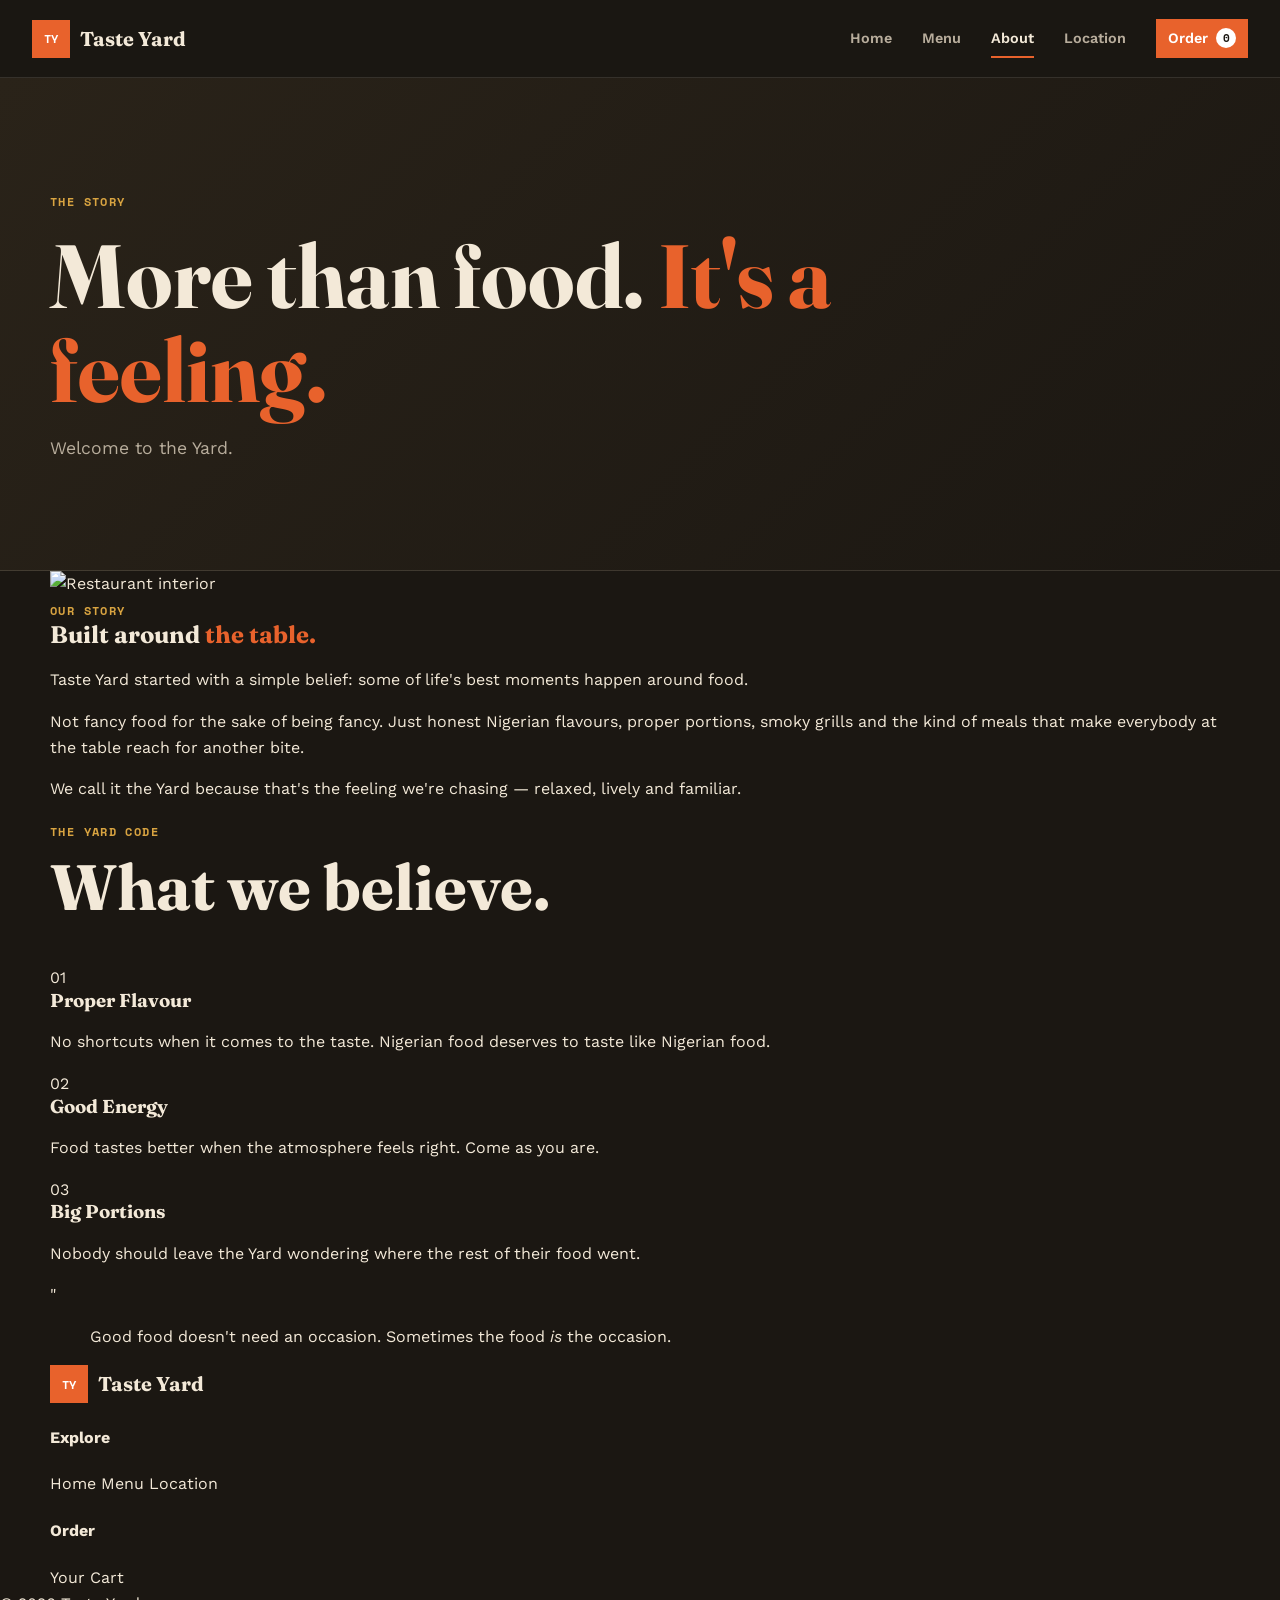
==== about.html @ 51e51939 "Initial Taste Yard Project" ====
<!DOCTYPE html>
<html lang="en">
<head>
    <meta charset="UTF-8">
    <meta name="viewport" content="width=device-width, initial-scale=1.0">
    <title>About — Taste Yard</title>
    <link rel="preconnect" href="https://fonts.googleapis.com">
    <link rel="preconnect" href="https://fonts.gstatic.com" crossorigin>
    <link
        href="https://fonts.googleapis.com/css2?family=Fraunces:opsz,wght@9..144,500;9..144,600;9..144,700&family=Space+Mono:wght@400;700&family=Work+Sans:wght@400;500;600;700&display=swap"
        rel="stylesheet"
    >
    <link rel="stylesheet" href="css/style.css">
</head>
<body>
<header class="site-header">
    <a href="index.html" class="logo">
        <span class="logo-mark">TY</span>
        <span>Taste Yard</span>
    </a>
    <button class="menu-toggle">☰</button>
    <nav class="main-nav">
        <a href="index.html">Home</a>
        <a href="menu.html">Menu</a>
        <a href="about.html" class="active">About</a>
        <a href="location.html">Location</a>
        <a href="order.html" class="nav-order">
            Order
            <span class="cart-count">0</span>
        </a>
    </nav>
</header>
<main>
<section class="page-hero">
    <div class="container">
        <span class="eyebrow">THE STORY</span>
        <h1>
            More than food.
            <span>It's a feeling.</span>
        </h1>
        <p>
            Welcome to the Yard.
        </p>
    </div>
</section>
<section class="story-section">
    <div class="container story-grid">
        <div class="story-image">
            <img
                src="https://images.unsplash.com/photo-1552566626-52f8b828add9?auto=format&fit=crop&w=1200&q=80"
                alt="Restaurant interior"
            >
        </div>
        <div class="story-content">
            <span class="eyebrow">OUR STORY</span>
            <h2>
                Built around
                <span>the table.</span>
            </h2>
            <p>
                Taste Yard started with a simple belief:
                some of life's best moments happen around food.
            </p>
            <p>
                Not fancy food for the sake of being fancy.
                Just honest Nigerian flavours, proper portions,
                smoky grills and the kind of meals that make
                everybody at the table reach for another bite.
            </p>
            <p>
                We call it the Yard because that's the feeling
                we're chasing — relaxed, lively and familiar.
            </p>
        </div>
    </div>
</section>
<section class="values-section">
    <div class="container">
        <div class="section-heading">
            <div>
                <span class="eyebrow">THE YARD CODE</span>
                <h2>
                    What we believe.
                </h2>
            </div>
        </div>
        <div class="values-grid">
            <article class="value-card">
                <span class="value-number">01</span>
                <h3>Proper Flavour</h3>
                <p>
                    No shortcuts when it comes to the taste.
                    Nigerian food deserves to taste like Nigerian food.
                </p>
            </article>
            <article class="value-card">
                <span class="value-number">02</span>
                <h3>Good Energy</h3>
                <p>
                    Food tastes better when the atmosphere feels right.
                    Come as you are.
                </p>
            </article>
            <article class="value-card">
                <span class="value-number">03</span>
                <h3>Big Portions</h3>
                <p>
                    Nobody should leave the Yard wondering where
                    the rest of their food went.
                </p>
            </article>
        </div>
    </div>
</section>
<section class="about-quote">
    <div class="container">
        <span class="quote-mark">"</span>
        <blockquote>
            Good food doesn't need an occasion.
            Sometimes the food <em>is</em> the occasion.
        </blockquote>
    </div>
</section>
</main>
<footer class="site-footer">
    <div class="container footer-grid">
        <div>
            <a href="index.html" class="logo footer-logo">
                <span class="logo-mark">TY</span>
                <span>Taste Yard</span>
            </a>
        </div>
        <div>
            <h4>Explore</h4>
            <a href="index.html">Home</a>
            <a href="menu.html">Menu</a>
            <a href="location.html">Location</a>
        </div>
        <div>
            <h4>Order</h4>
            <a href="order.html">Your Cart</a>
        </div>
    </div>
    <div class="footer-bottom">
        © 2026 Taste Yard.
    </div>
</footer>
<script src="js/app.js"></script>
</body>
</html>
---- css/style.css ----
/* =========================================================
   TASTE YARD
   GLOBAL STYLES
   ========================================================= */
:root {
    --charcoal: #1B1712;
    --surface: #2A2319;
    --orange: #E8622C;
    --green: #5C8A5A;
    --gold: #D9A441;
    --sand: #F3E9D8;
    --muted: #B8AD9C;
    --border: rgba(243, 233, 216, 0.12);
    --max-width: 1180px;
}
* {
    box-sizing: border-box;
}
html {
    scroll-behavior: smooth;
}
body {
    margin: 0;
    background: var(--charcoal);
    color: var(--sand);
    font-family:
        "Work Sans",
        sans-serif;
    line-height: 1.6;
}
img {
    display: block;
    width: 100%;
}
a {
    color: inherit;
    text-decoration: none;
}
button,
input,
textarea {
    font: inherit;
}
button {
    cursor: pointer;
}
.container {
    width: min(
        calc(100% - 40px),
        var(--max-width)
    );
    margin-inline: auto;
}
h1,
h2,
h3 {
    font-family:
        "Fraunces",
        serif;
    line-height: 1.05;
    margin-top: 0;
}
h1 span,
h2 span {
    color: var(--orange);
}
.eyebrow {
    display: inline-block;
    color: var(--gold);
    font-family:
        "Space Mono",
        monospace;
    font-size: 0.72rem;
    font-weight: 700;
    letter-spacing: 0.12em;
    text-transform: uppercase;
}
.btn {
    display: inline-flex;
    align-items: center;
    justify-content: center;
    gap: 12px;
    min-height: 52px;
    padding:
        0 24px;
    border-radius: 4px;
    font-weight: 700;
    transition:
        transform 0.2s ease,
        background 0.2s ease;
}
.btn:hover {
    transform: translateY(-2px);
}
.btn-primary {
    background: var(--orange);
    color: white;
}
.btn-primary:hover {
    background: #f06d35;
}
.btn-outline {
    border:
        1px solid
        rgba(243, 233, 216, 0.4);
    color: var(--sand);
}
.btn-outline:hover {
    background:
        rgba(243, 233, 216, 0.08);
}
/* =========================================================
   HEADER
   ========================================================= */
.site-header {
    position: relative;
    z-index: 50;
    display: flex;
    align-items: center;
    justify-content: space-between;
    min-height: 78px;
    padding:
        0 32px;
    background:
        rgba(27, 23, 18, 0.96);
    border-bottom:
        1px solid var(--border);
}
.logo {
    display: flex;
    align-items: center;
    gap: 10px;
    font-family:
        "Fraunces",
        serif;
    font-size: 1.25rem;
    font-weight: 700;
}
.logo-mark {
    display: grid;
    place-items: center;
    width: 38px;
    height: 38px;
    background: var(--orange);
    color: white;
    font-family:
        "Space Mono",
        monospace;
    font-size: 0.75rem;
}
.main-nav {
    display: flex;
    align-items: center;
    gap: 30px;
}
.main-nav a {
    position: relative;
    color: var(--muted);
    font-size: 0.9rem;
    font-weight: 600;
}
.main-nav a:hover,
.main-nav a.active {
    color: var(--sand);
}
.main-nav a.active::after {
    content: "";
    position: absolute;
    left: 0;
    right: 0;
    bottom: -8px;
    height: 2px;
    background: var(--orange);
}
.nav-order {
    display: flex;
    align-items: center;
    gap: 8px;
    padding:
        8px 12px;
    background: var(--orange);
    color: white !important;
}
.cart-count {
    display: inline-grid;
    place-items: center;
    min-width: 20px;
    height: 20px;
    padding: 0 5px;
    border-radius: 50%;
    background: white;
    color: var(--charcoal);
    font-family:
        "Space Mono",
        monospace;
    font-size: 0.68rem;
}
.menu-toggle {
    display: none;
    border: 0;
    background: transparent;
    color: var(--sand);
    font-size: 1.5rem;
}
/* =========================================================
   HERO
   ========================================================= */
.hero {
    position: relative;
    min-height: 700px;
    display: flex;
    align-items: center;
    overflow: hidden;
    background:
        linear-gradient(
            90deg,
            rgba(27,23,18,0.98) 0%,
            rgba(27,23,18,0.75) 45%,
            rgba(27,23,18,0.2) 100%
        ),
        url("https://images.unsplash.com/photo-1515003197210-e0cd71810b5f?auto=format&fit=crop&w=1800&q=85")
        center / cover;
}
.hero-content {
    position: relative;
    z-index: 2;
}
.hero h1 {
    max-width: 750px;
    margin:
        18px 0;
    font-size:
        clamp(3.5rem, 8vw, 7rem);
}
.hero p {
    max-width: 530px;
    margin-bottom: 32px;
    color: var(--muted);
    font-size: 1.15rem;
}
.hero-actions {
    display: flex;
    gap: 12px;
    flex-wrap: wrap;
}
.hero-note {
    position: absolute;
    right: 50px;
    bottom: 35px;
    z-index: 2;
    display: flex;
    align-items: center;
    gap: 12px;
    color: var(--gold);
    font-family:
        "Space Mono",
        monospace;
    font-size: 0.65rem;
}
.string-light {
    width: 45px;
    height: 1px;
    background: var(--gold);
}
/* =========================================================
   SECTIONS
   ========================================================= */
.section {
    padding:
        100px 0;
}
.section-heading {
    display: flex;
    align-items: end;
    justify-content: space-between;
    gap: 30px;
    margin-bottom: 45px;
}
.section-heading h2 {
    margin:
        10px 0 0;
    font-size:
        clamp(2.5rem, 5vw, 4rem);
}
.text-link {
    color: var(--orange);
    font-weight: 700;
}
/* =========================================================
   FOOD CARDS
   ========================================================= */
.food-grid {
    display: grid;
    grid-template-columns:
        repeat(3, 1fr);
    gap: 22px;
}
.food-card {
    overflow: hidden;
    background: var(--surface);
    border:
        1px solid var(--border);
}
.food-image {
    position: relative;
    height: 270px;
    overflow: hidden;
}
.food-image img {
    height: 100%;
    object-fit: cover;
    transition:
        transform 0.4s ease;
}
.food-card:hover
.food-image img {
    transform: scale(1.05);
}
.food-tag {
    position: absolute;
    top: 15px;
    left: 15px;
    padding:
        6px 9px;
    background: var(--orange);
    color: white;
    font-family:
        "Space Mono",
        monospace;
    font-size: 0.6rem;
}
.food-tag.green {
    background: var(--green);
}
.food-tag.gold {
    background: var(--gold);
    color: var(--charcoal);
}
.food-card-body {
    padding: 24px;
}
.food-title-row,
.menu-name-price {
    display: flex;
    align-items: baseline;
    justify-content: space-between;
    gap: 20px;
}
.food-title-row h3,
.menu-name-price h3 {
    margin: 0;
    font-size: 1.4rem;
}
.food-title-row span,
.menu-name-price strong {
    color: var(--gold);
    font-family:
        "Space Mono",
        monospace;
    font-size: 0.85rem;
    white-space: nowrap;
}
.food-card-body p,
.menu-card-content p {
    min-height: 55px;
    color: var(--muted);
    font-size: 0.9rem;
}
.add-btn {
    width: 100%;
    padding: 12px;
    border:
        1px solid
        rgba(232, 98, 44, 0.5);
    background: transparent;
    color: var(--orange);
    font-weight: 700;
    transition: 0.2s;
}
.add-btn:hover,
.add-btn.added {
    background: var(--orange);
    color: white;
}
/* =========================================================
   YARD SECTION
   ========================================================= */
.yard-section {
    padding:
        110px 0;
    background:
        var(--surface);
}
.yard-layout {
    display: grid;
    grid-template-columns:
        1.2fr 0.8fr;
    align-items: center;
    gap: 90px;
}
.yard-copy h2 {
    margin:
        15px 0 25px;
    font-size:
        clamp(2.8rem, 6vw, 5rem);
}
.yard-copy p {
    max-width: 570px;
    color: var(--muted);
}
.yard-copy .btn {
    margin-top: 20px;
}
.yard-ticket {
    position: relative;
    padding:
        55px 45px;
    background: #f3e9d8;
    color: var(--charcoal);
    box-shadow:
        15px 15px 0 var(--orange);
}
.yard-ticket::before,
.yard-ticket::after {
    content: "";
    position: absolute;
    left: 0;
    right: 0;
    height: 10px;
    background:
        radial-gradient(
            circle,
            transparent 5px,
            #f3e9d8 6px
        );
}
.yard-ticket::before {
    top: -10px;
}
.yard-ticket::after {
    bottom: -10px;
}
.ticket-label {
    font-family:
        "Space Mono",
        monospace;
    font-size: 0.7rem;
}
.yard-ticket h3 {
    margin:
        18px 0;
    font-family:
        "Space Mono",
        monospace;
    font-size:
        clamp(2rem, 5vw, 4rem);
}
.ticket-line {
    height: 1px;
    margin:
        25px 0;
    background:
        rgba(27,23,18,0.3);
}
.yard-ticket p {
    font-family:
        "Space Mono",
        monospace;
    font-size: 0.65rem;
}
/* =========================================================
   CTA
   ========================================================= */
.cta-section {
    padding:
        110px 0;
    text-align: center;
}
.cta-section h2 {
    max-width: 800px;
    margin:
        15px auto 35px;
    font-size:
        clamp(3rem, 7vw, 6rem);
}
/* =========================================================
   PAGE HERO
   ========================================================= */
.page-hero {
    padding:
        110px 0 90px;
    background:
        linear-gradient(
            135deg,
            var(--surface),
            var(--charcoal)
        );
    border-bottom:
        1px solid var(--border);
}
.page-hero h1 {
    max-width: 850px;
    margin:
        15px 0;
    font-size:
        clamp(3rem, 7vw, 6rem);
}
.page-hero p {
    max-width: 600px;
    color: var(--muted);
    font-size: 1.1rem;
}
/* =========================================================
   MENU
   ========================================================= */
.menu-section {
    padding:
        90px 0;
}
.menu-category {
    margin-bottom: 100px;
}
.category-heading {
    display: flex;
    justify-content: space-between;
    align-items: end;
    gap: 30px;
    margin-bottom: 35px;
}
.category-heading h2 {
    margin:
        10px 0 0;
    font-size: 3rem;
}
.category-heading > p {
    color: var(--muted);
}
.menu-grid {
    display: grid;
    grid-template-columns: 
        repeat(2, 1fr);
}
 .menu-grid {
    display: grid;
    grid-template-columns: repeat(3, 1fr);
    gap: 30px;
    margin-bottom: 35px;
}

@media (max-width: 900px) {
    .menu-grid {
        grid-template-columns: repeat(2, 1fr);
    }
}

@media (max-width: 600px) {
    .menu-grid {
        grid-template-columns: 1fr;
    }
}

.menu-loading,
.menu-error {
    text-align: center;
    padding: 60px 0;
    color: var(--muted, #B8AD9C);
}

.menu-card-placeholder {
    height: 180px;
    display: flex;
    align-items: center;
    justify-content: center;
    font-size: 40px;
    background: rgba(255,255,255,0.05);
}

.status-badge {
    display: inline-block;
    font-size: 11px;
    font-weight: 700;
    letter-spacing: 0.5px;
    text-transform: uppercase;
    padding: 3px 8px;
    border-radius: 10px;
    margin-left: 6px;
    vertical-align: middle;
}

.status-limited { background: rgba(217,164,65,0.2); color: #D9A441; }
.status-sold-out { background: rgba(200,60,60,0.2); color: #E08484; }
.status-unavailable { background: rgba(255,255,255,0.1); color: #999; }

.add-btn:disabled {
    opacity: 0.4;
    cursor: not-allowed;
}

.admin-auth-page {
    min-height: 100vh;
    display: flex;
    align-items: center;
    justify-content: center;
    padding: 40px 20px;
    background: var(--charcoal);
}

.admin-auth-card {
    width: 100%;
    max-width: 380px;
    background: var(--surface);
    border: 1px solid var(--border, rgba(243,233,216,0.12));
    border-radius: 12px;
    padding: 40px 32px;
}

.admin-auth-head {
    text-align: center;
    margin-bottom: 30px;
}

.admin-auth-head .logo-mark {
    display: inline-flex;
    align-items: center;
    justify-content: center;
    width: 44px;
    height: 44px;
    border-radius: 10px;
    background: var(--orange);
    color: var(--charcoal);
    font-family: var(--mono, 'Space Mono', monospace);
    font-weight: 700;
    margin-bottom: 16px;
}

.admin-auth-head h1 {
    font-family: 'Fraunces', serif;
    font-size: 26px;
    margin-bottom: 6px;
}

.admin-auth-head p {
    color: var(--muted);
    font-size: 14px;
}

.form-group {
    margin-bottom: 18px;
}

.form-group label {
    display: block;
    font-family: var(--mono, 'Space Mono', monospace);
    font-size: 12px;
    letter-spacing: 0.5px;
    text-transform: uppercase;
    color: var(--muted);
    margin-bottom: 8px;
}

.form-group input {
    width: 100%;
    background: var(--charcoal);
    border: 1px solid var(--border, rgba(243,233,216,0.12));
    border-radius: 6px;
    padding: 12px 14px;
    color: var(--sand);
    font-family: 'Work Sans', sans-serif;
    font-size: 15px;
}

.form-group input:focus {
    outline: none;
    border-color: var(--orange);
}

.admin-auth-error {
    background: rgba(200,60,60,0.15);
    color: #E08484;
    font-size: 13px;
    padding: 10px 12px;
    border-radius: 6px;
    margin-bottom: 18px;
}

.admin-shell { min-height: 100vh; background: var(--charcoal); }

.admin-topbar {
    display: flex;
    align-items: center;
    justify-content: space-between;
    padding: 18px 6%;
    border-bottom: 1px solid var(--border, rgba(243,233,216,0.12));
}

.admin-topbar nav { display: flex; align-items: center; gap: 22px; }
.admin-topbar nav a { font-family: var(--mono, 'Space Mono', monospace); font-size: 13px; color: var(--muted); }
.admin-topbar nav a.active, .admin-topbar nav a:hover { color: var(--sand); }

.btn-small { padding: 8px 14px; font-size: 13px; }
.btn-danger { color: #E08484; border-color: rgba(224,132,132,0.4); }
.btn-danger:hover { background: rgba(224,132,132,0.1); }

.admin-main { max-width: 900px; margin: 0 auto; padding: 50px 6% 100px; }

.admin-main-head {
    display: flex;
    justify-content: space-between;
    align-items: flex-end;
    margin-bottom: 30px;
    flex-wrap: wrap;
    gap: 16px;
}

.admin-main-head h1 { font-family: 'Fraunces', serif; font-size: 30px; margin-bottom: 6px; }
.admin-summary { font-family: var(--mono, 'Space Mono', monospace); font-size: 13px; color: var(--muted); }

.admin-row {
    display: grid;
    grid-template-columns: 1fr auto auto;
    align-items: center;
    gap: 16px;
    padding: 16px 0;
    border-bottom: 1px solid var(--border, rgba(243,233,216,0.1));
}

.admin-row-main { display: flex; flex-direction: column; gap: 4px; }
.admin-row-meta { font-size: 13px; color: var(--muted); }

.status-select {
    background: var(--surface);
    border: 1px solid var(--border, rgba(243,233,216,0.15));
    color: var(--sand);
    border-radius: 6px;
    padding: 8px 10px;
    font-size: 13px;
    font-family: 'Work Sans', sans-serif;
}

.admin-row-actions { display: flex; gap: 8px; }

.form-overlay {
    position: fixed;
    inset: 0;
    background: rgba(0,0,0,0.6);
    display: flex;
    align-items: center;
    justify-content: center;
    padding: 20px;
    z-index: 100;
}

.form-overlay[hidden] {
    display: none;
}

.form-panel {
    background: var(--surface);
    border-radius: 12px;
    padding: 32px;
    width: 100%;
    max-width: 480px;
    max-height: 90vh;
    overflow-y: auto;
}

.form-panel-head {
    display: flex;
    justify-content: space-between;
    align-items: center;
    margin-bottom: 22px;
}

.form-panel-head h2 { font-family: 'Fraunces', serif; font-size: 22px; }

.form-close {
    background: none;
    border: none;
    color: var(--muted);
    font-size: 24px;
    cursor: pointer;
    line-height: 1;
}

.form-row { display: grid; grid-template-columns: 1fr 1fr; gap: 14px; }

.form-group textarea {
    width: 100%;
    background: var(--charcoal);
    border: 1px solid var(--border, rgba(243,233,216,0.12));
    border-radius: 6px;
    padding: 12px 14px;
    color: var(--sand);
    font-family: 'Work Sans', sans-serif;
    font-size: 15px;
    resize: vertical;
}

.form-group select {
    width: 100%;
    background: var(--charcoal);
    border: 1px solid var(--border, rgba(243,233,216,0.12));
    border-radius: 6px;
    padding: 12px 14px;
    color: var(--sand);
    font-family: 'Work Sans', sans-serif;
    font-size: 15px;
}

.form-actions { display: flex; gap: 10px; margin-top: 8px; }

@media (max-width: 640px) {
    .admin-row { grid-template-columns: 1fr; }
    .form-row { grid-template-columns: 1fr; }
}
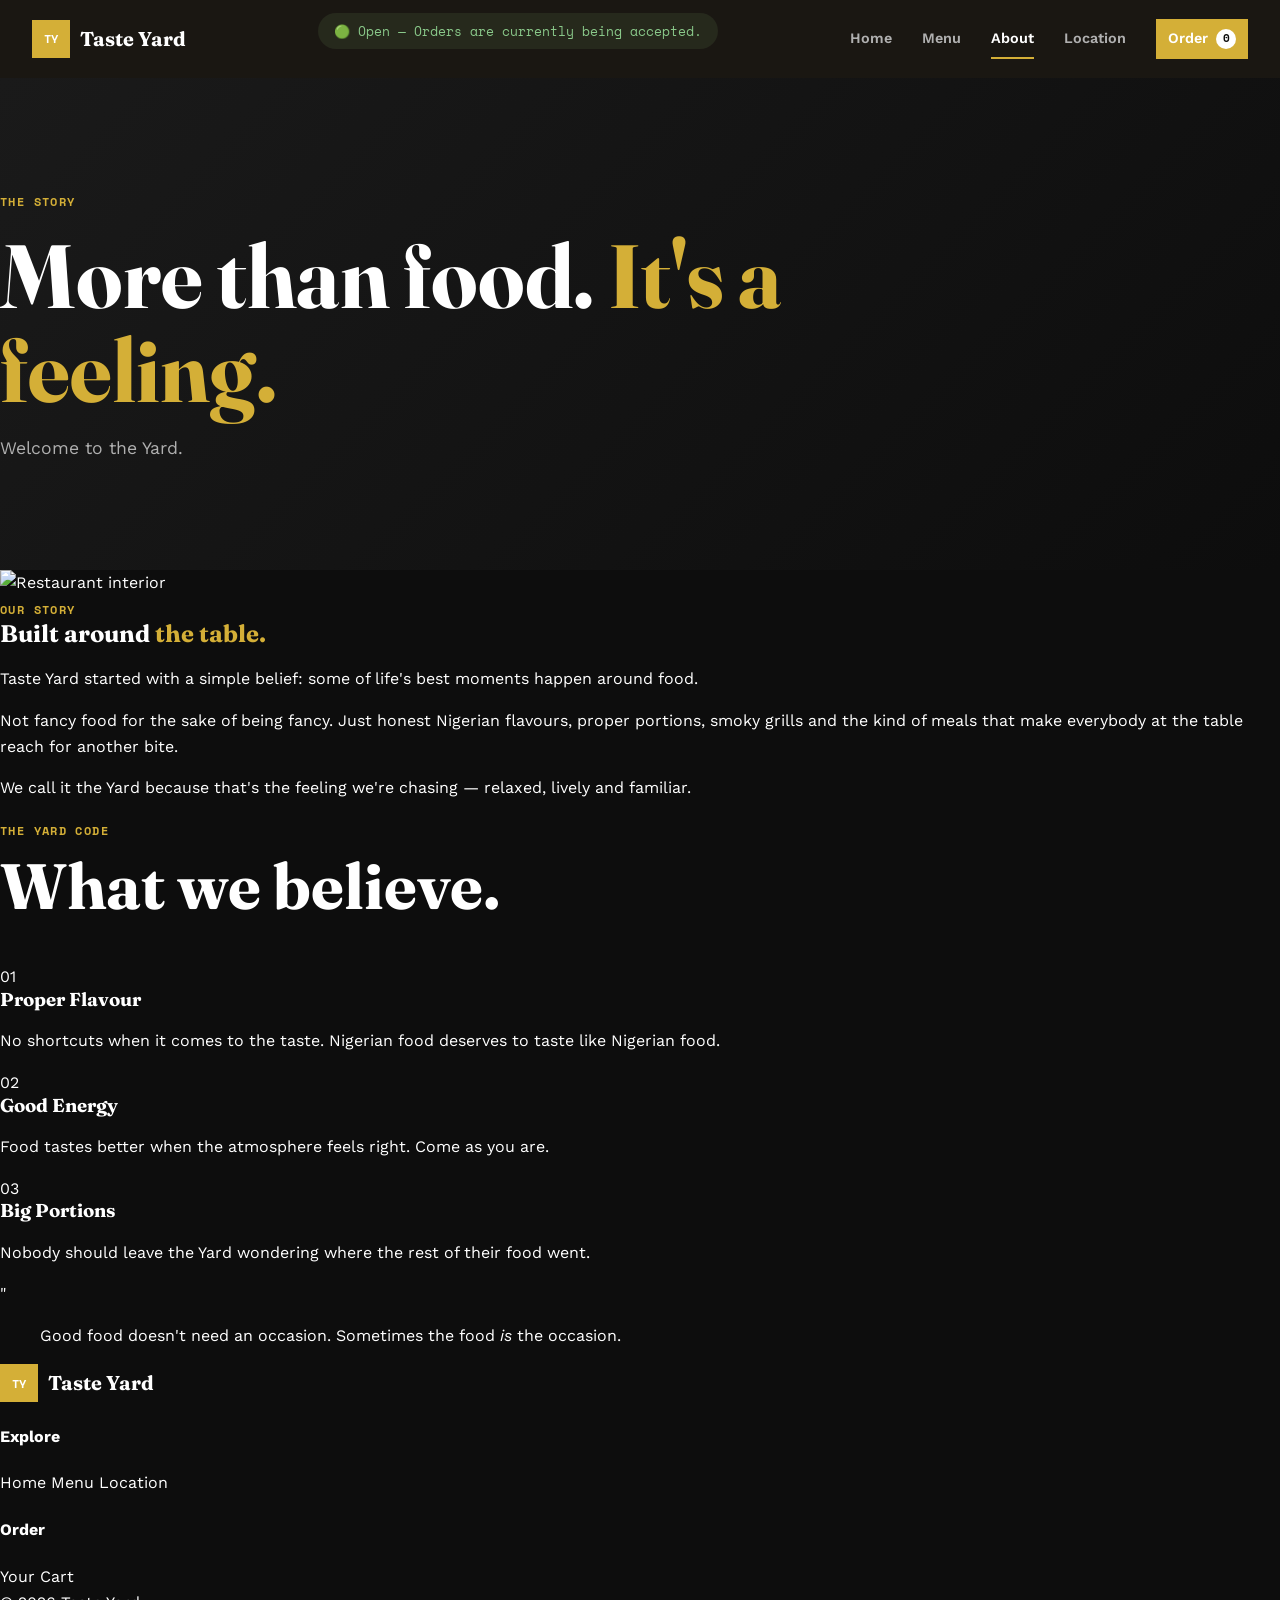
==== commit 48f12f90: "first update" ====
--- a/about.html
+++ b/about.html
@@ -1,9 +1,11 @@
+
 <!DOCTYPE html>
 <html lang="en">
 <head>
     <meta charset="UTF-8">
     <meta name="viewport" content="width=device-width, initial-scale=1.0">
     <title>About — Taste Yard</title>
+    <link rel="icon" type="image/svg+xml" href="assets/logo.svg">
     <link rel="preconnect" href="https://fonts.googleapis.com">
     <link rel="preconnect" href="https://fonts.gstatic.com" crossorigin>
     <link
@@ -16,8 +18,9 @@
 <header class="site-header">
     <a href="index.html" class="logo">
         <span class="logo-mark">TY</span>
-        <span>Taste Yard</span>
+        <span data-site="name">Taste Yard</span>
     </a>
+    <span data-site="status-badge" class="status-open">🟢 Open — Orders are currently being accepted.</span>
     <button class="menu-toggle">☰</button>
     <nav class="main-nav">
         <a href="index.html">Home</a>
@@ -38,7 +41,7 @@
             More than food.
             <span>It's a feeling.</span>
         </h1>
-        <p>
+        <p data-site="description">
             Welcome to the Yard.
         </p>
     </div>
@@ -127,7 +130,7 @@
         <div>
             <a href="index.html" class="logo footer-logo">
                 <span class="logo-mark">TY</span>
-                <span>Taste Yard</span>
+                <span data-site="name">Taste Yard</span>
             </a>
         </div>
         <div>
@@ -145,6 +148,9 @@
         © 2026 Taste Yard.
     </div>
 </footer>
+<script src="https://cdn.jsdelivr.net/npm/@supabase/supabase-js@2"></script>
 <script src="js/app.js"></script>
+<script src="js/supabase-client.js"></script>
+<script src="js/site-settings.js"></script>
 </body>
-</html>
+</html>
--- a/css/style.css
+++ b/css/style.css
@@ -4,15 +4,13 @@
    GLOBAL STYLES
    ========================================================= */
 :root {
-    --charcoal: #1B1712;
-    --surface: #2A2319;
-    --orange: #E8622C;
-    --green: #5C8A5A;
-    --gold: #D9A441;
-    --sand: #F3E9D8;
-    --muted: #B8AD9C;
-    --border: rgba(243, 233, 216, 0.12);
-    --max-width: 1180px;
+    --charcoal: #0D0D0D;
+    --surface: #1A1A1A;
+    --orange: #D4AF37;
+    --green: #6B6B6B;
+    --gold: #D4AF37;
+    --sand: #FFFFFF;
+    --muted: #B0B0B0;
 }
 * {
     box-sizing: border-box;
@@ -813,4 +811,15 @@
 @media (max-width: 640px) {
     .admin-row { grid-template-columns: 1fr; }
     .form-row { grid-template-columns: 1fr; }
-}+}
+[data-site="status-badge"] {
+    display: inline-block;
+    font-family: var(--mono, 'Space Mono', monospace);
+    font-size: 13px;
+    padding: 8px 16px;
+    border-radius: 20px;
+    margin-bottom: 16px;
+}
+
+.status-open { background: rgba(107,142,90,0.15); color: #8AC98A; }
+.status-closed { background: rgba(200,60,60,0.15); color: #E08484; }
